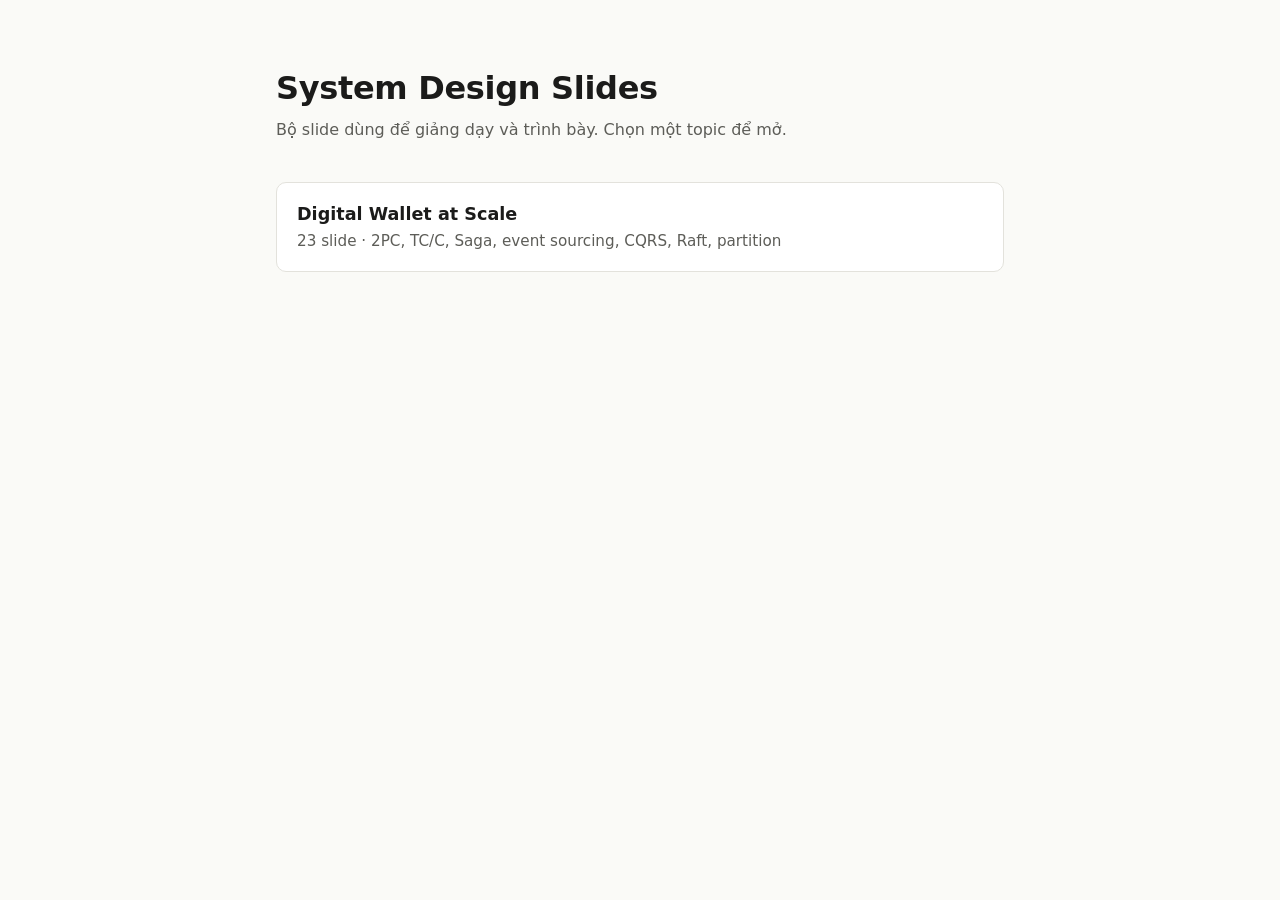
==== index.html @ 9ff35dfa "Add Digital Wallet at Scale slide deck Topic-per-folder layout: digital-wallet/ holds the HTML deck," ====
<!doctype html>
<html lang="vi">
<head>
<meta charset="utf-8">
<meta name="viewport" content="width=device-width, initial-scale=1">
<title>System Design Slides</title>
<style>
  :root { --bg:#fafaf7; --ink:#1b1b1a; --ink-2:#5d5d58; --line:#e3e2dc; --card:#fff; --accent:#2f5bd3; }
  @media (prefers-color-scheme: dark) { :root { --bg:#151514; --ink:#ececE8; --ink-2:#a3a39c; --line:#2c2c2a; --card:#1d1d1c; --accent:#8aa8ff; } }
  * { box-sizing: border-box; }
  body { margin:0; background:var(--bg); color:var(--ink); font:16px/1.55 system-ui,-apple-system,"Segoe UI",sans-serif; }
  main { max-width:760px; margin:0 auto; padding:64px 16px; }
  h1 { font-size:2rem; margin:0 0 .25rem; letter-spacing:-.01em; }
  p.lead { color:var(--ink-2); margin:0 0 2.5rem; }
  ul { list-style:none; padding:0; margin:0; display:grid; gap:12px; }
  a.topic { display:block; padding:18px 20px; background:var(--card); border:1px solid var(--line); border-radius:10px; color:inherit; text-decoration:none; }
  a.topic:hover { border-color:var(--accent); }
  a.topic strong { display:block; font-size:1.1rem; }
  a.topic span { color:var(--ink-2); font-size:.95rem; }
</style>
</head>
<body>
<main>
  <h1>System Design Slides</h1>
  <p class="lead">Bộ slide dùng để giảng dạy và trình bày. Chọn một topic để mở.</p>
  <ul>
    <li><a class="topic" href="digital-wallet/"><strong>Digital Wallet at Scale</strong><span>23 slide · 2PC, TC/C, Saga, event sourcing, CQRS, Raft, partition</span></a></li>
  </ul>
</main>
</body>
</html>
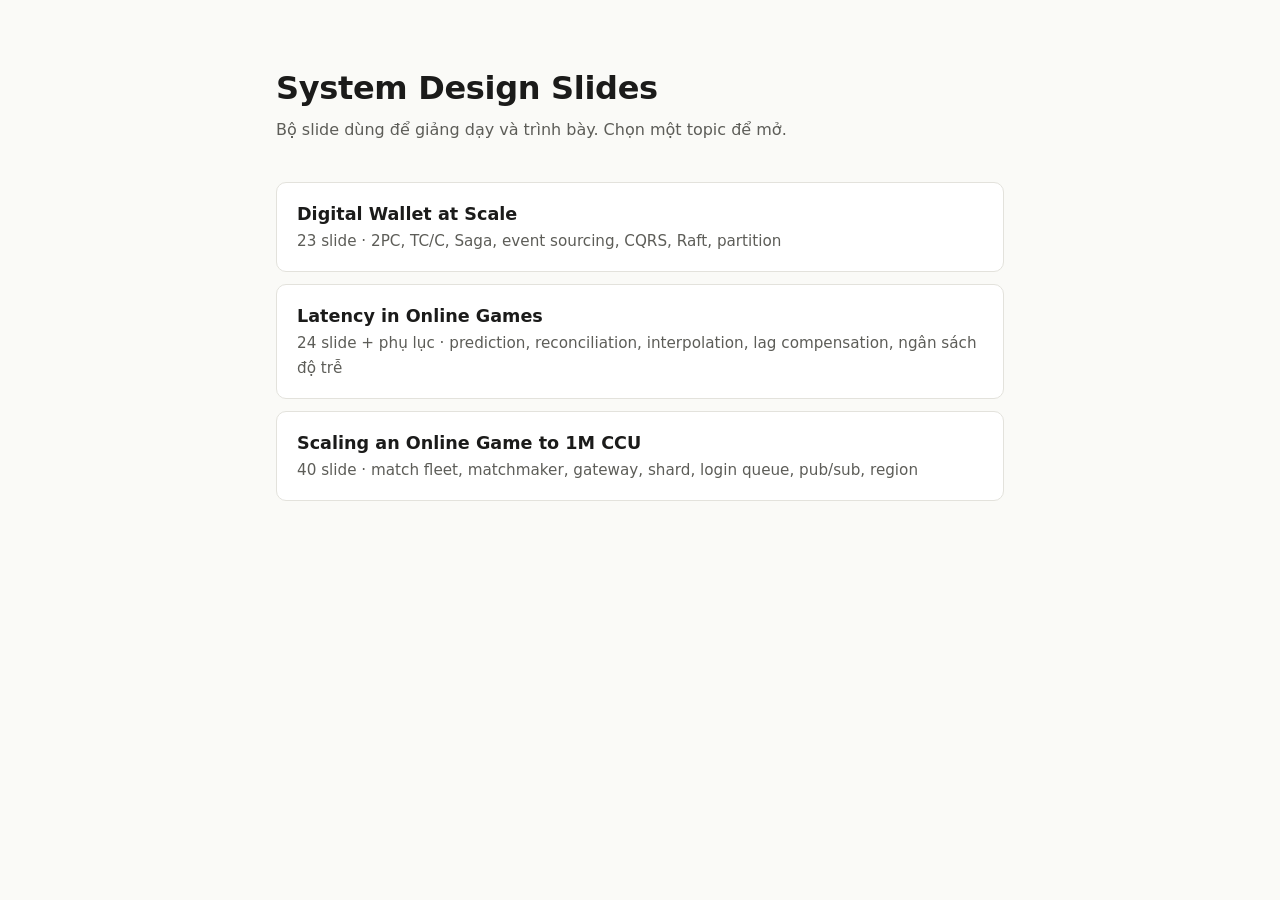
==== commit bb0fb5cc: "Add online game decks: latency, and scaling to 1M CCU Two new topics, each a self-contained HTML dec" ====
--- a/index.html
+++ b/index.html
@@ -25,6 +25,8 @@
   <p class="lead">Bộ slide dùng để giảng dạy và trình bày. Chọn một topic để mở.</p>
   <ul>
     <li><a class="topic" href="digital-wallet/"><strong>Digital Wallet at Scale</strong><span>23 slide · 2PC, TC/C, Saga, event sourcing, CQRS, Raft, partition</span></a></li>
+    <li><a class="topic" href="online-game-latency/"><strong>Latency in Online Games</strong><span>24 slide + phụ lục · prediction, reconciliation, interpolation, lag compensation, ngân sách độ trễ</span></a></li>
+    <li><a class="topic" href="online-game-scale-1m-ccu/"><strong>Scaling an Online Game to 1M CCU</strong><span>40 slide · match fleet, matchmaker, gateway, shard, login queue, pub/sub, region</span></a></li>
   </ul>
 </main>
 </body>
